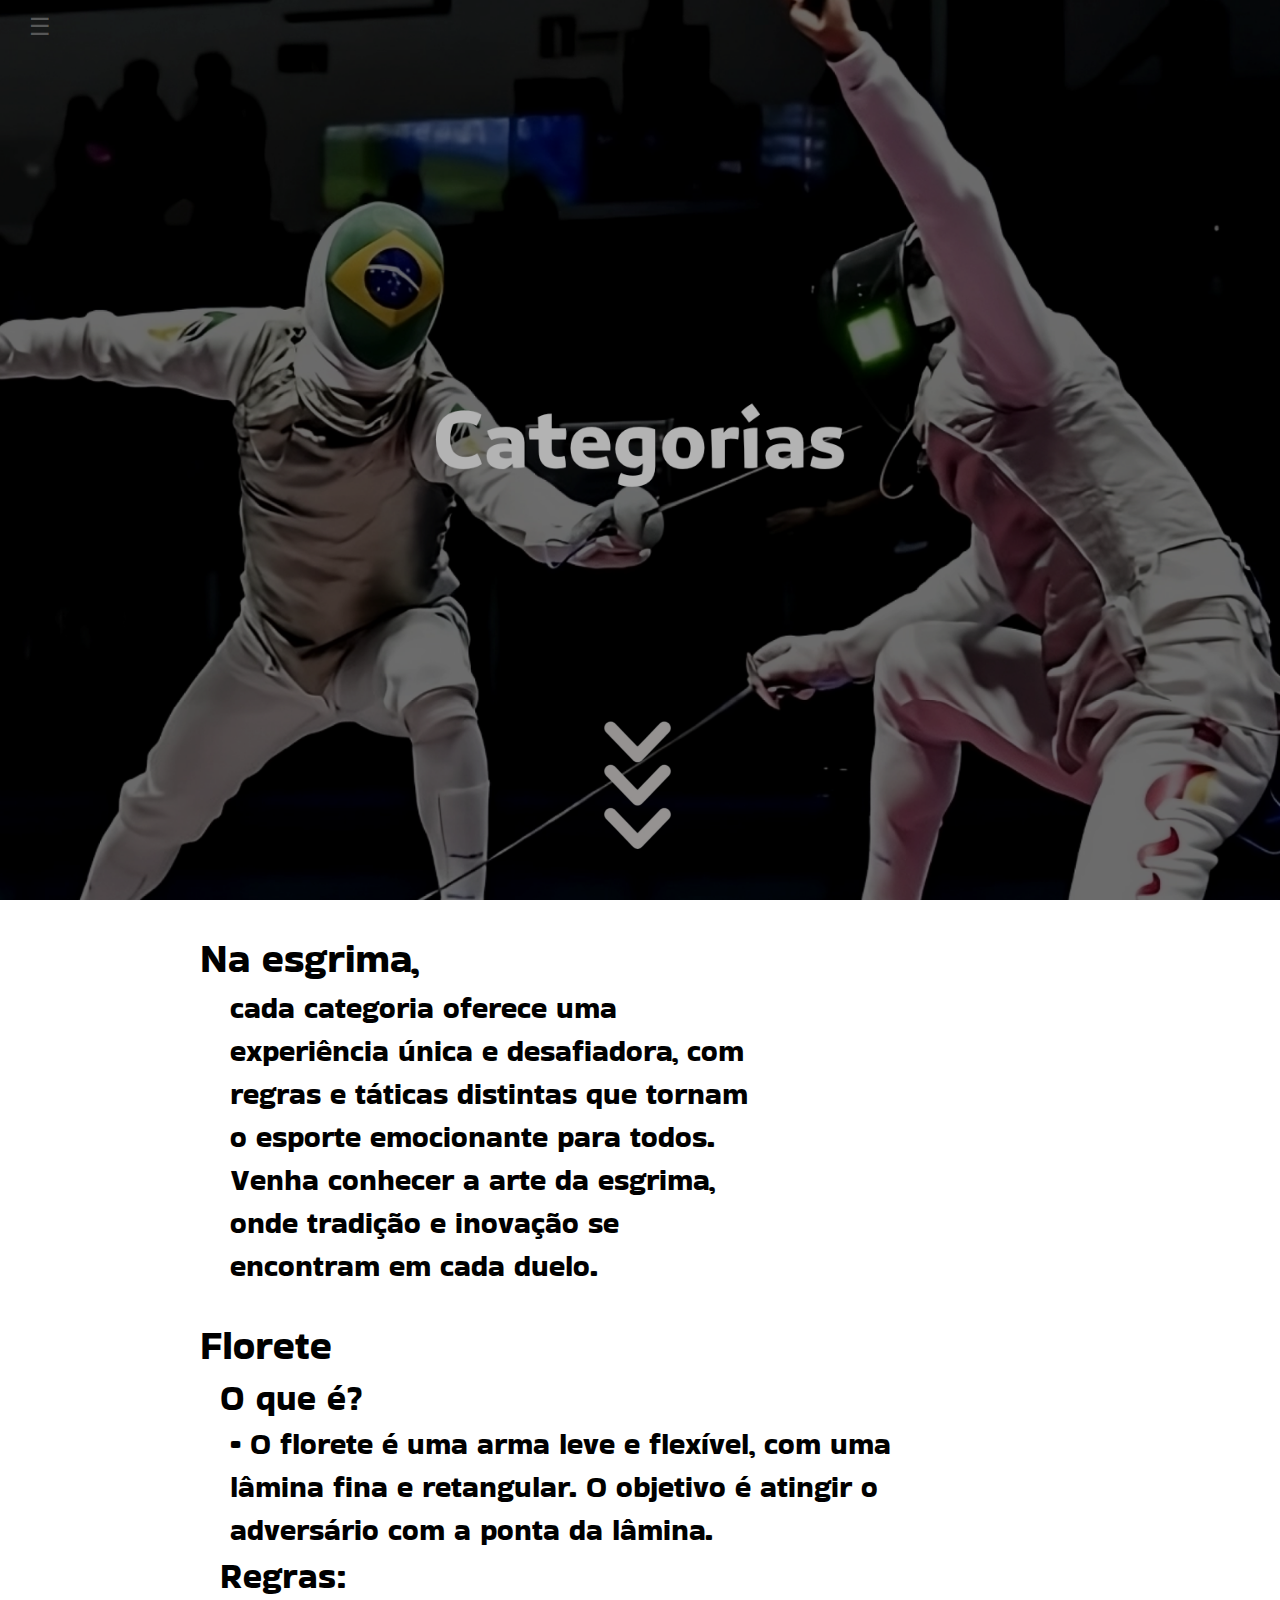
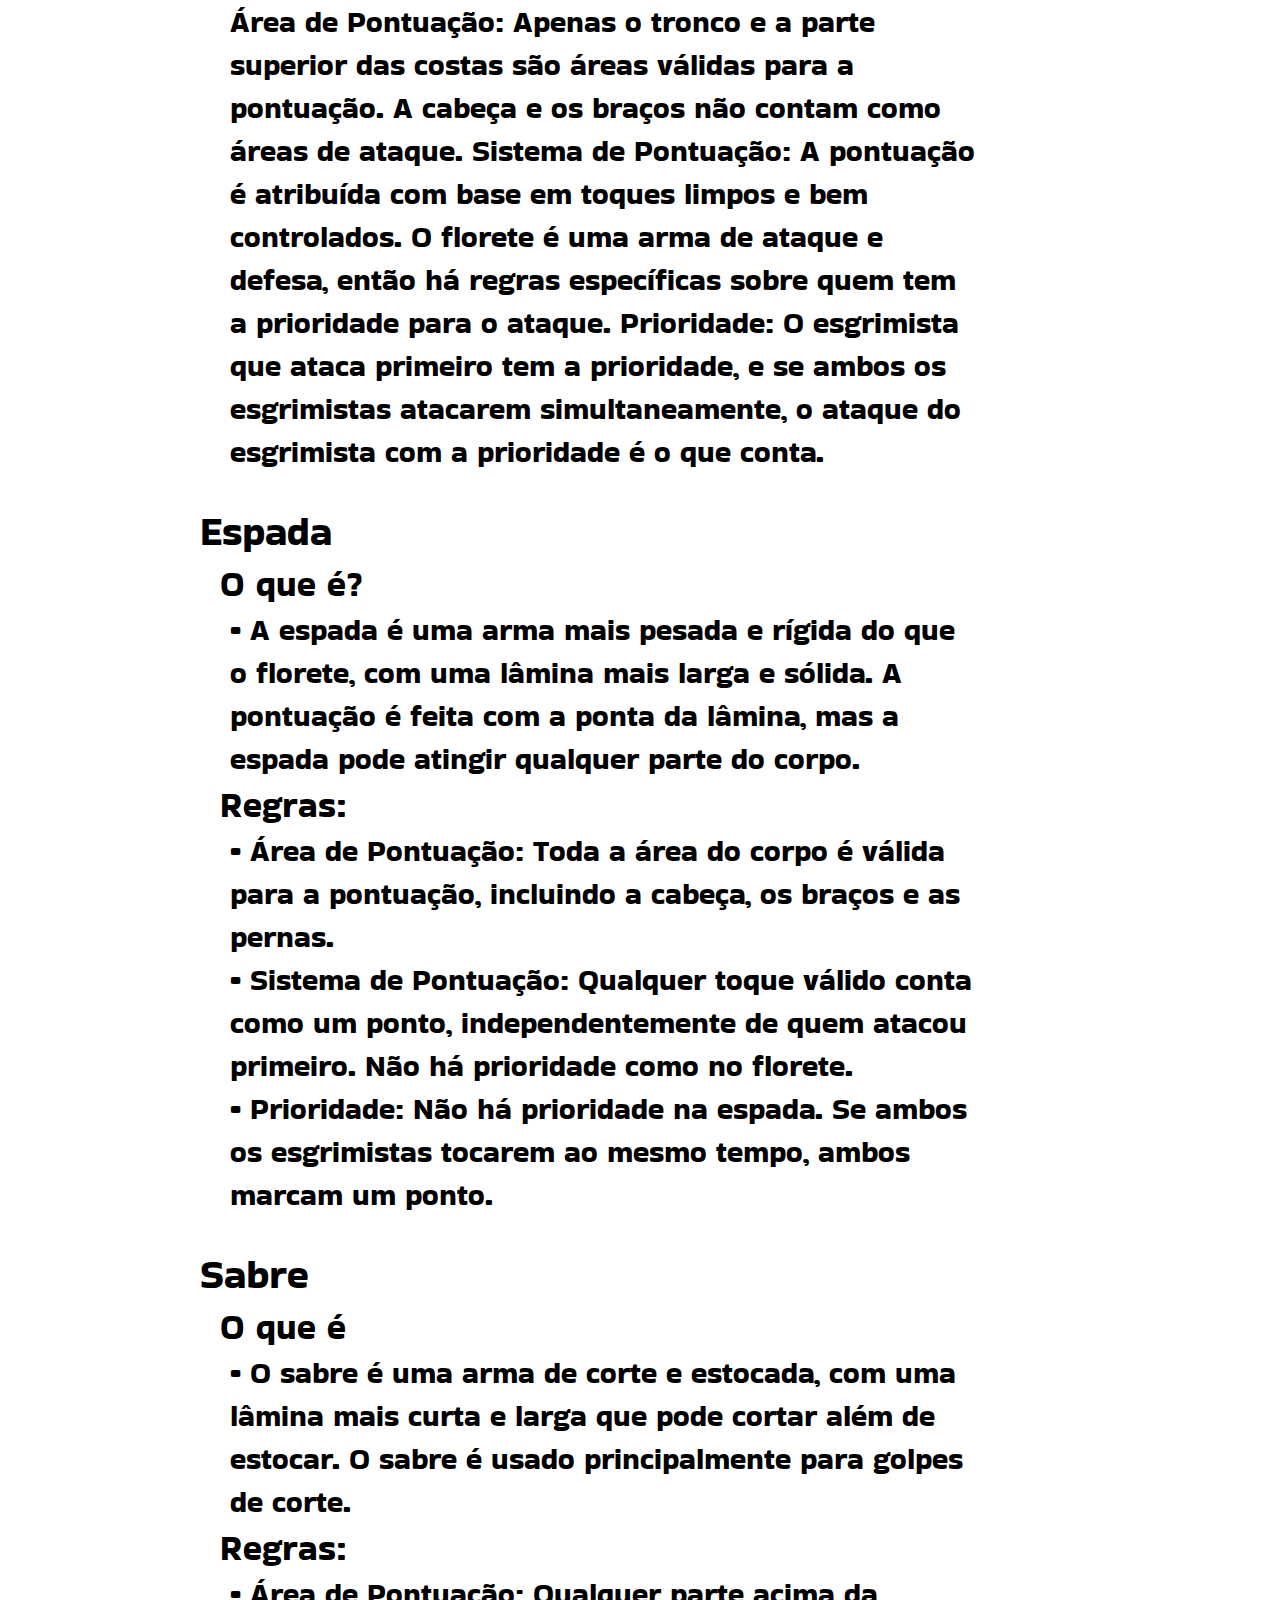
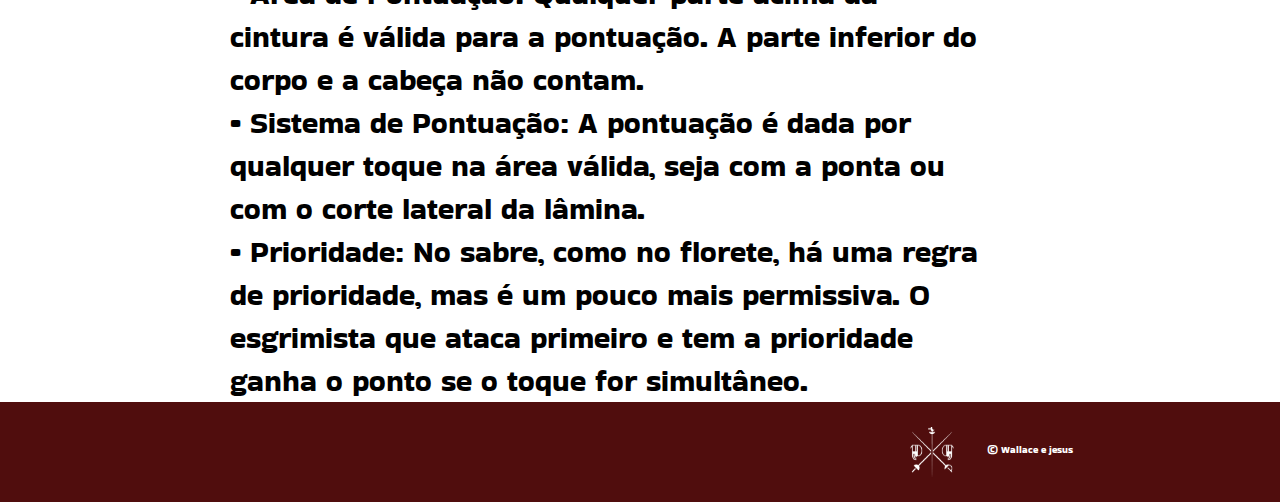
==== categorias.html @ 1d81661f "De tudo um pouco front e back" ====
<!DOCTYPE html>
<html lang="en">
    <link rel="stylesheet" href="./assets/faixas.css">
<head>
    <meta charset="UTF-8">
    <meta http-equiv="X-UA-Compatible" content="IE=edge">
    <meta name="viewport" content="width=device-width, initial-scale=1.0">
    <link rel="preconnect" href="https://fonts.googleapis.com">
    <link rel="preconnect" href="https://fonts.gstatic.com" crossorigin>
    <link href="https://fonts.googleapis.com/css2?family=Bakbak+One&display=swap" rel="stylesheet">
    <title>Document</title>
</head>
<body>
    <div class="sidebar" id="sidebar">
        <div class="sidebar-header">
            <button class="toggle-btn" onclick="toggleSidebar()">&#9776;</button>
        </div>
        <div class="sidebar-content">
            <button class="nav-btn" ><a href="./index.html">Pagina Principal</a></button>
            <button class="nav-btn" ><a href="./historia.html">História</a></button>
            <button class="nav-btn"><a href="./categorias.html">Categorias</a></button>
            <button class="nav-btn"><a href="./podio.html">Pódios</a></button>
            <button class="nav-btn"><a href="./feedback.php">FeedBack</a></button>

            <div class="last">
                <a href="https://olympics.com/pt/olympic-games">Olimpíadas</a>
            </div>
        </div>
    </div>


    <div class="opct">  
        <header>
            <img src="./assets/Design_sem_nome__3_-removebg-preview.png" alt="scroll" id="scr-btn" onclick="scrollToSection('title')">
        </header>
        </div>

    <article>
        <div class="h1" id="title">Na esgrima,</div> <div class="p">cada categoria oferece uma experiência única e desafiadora, com regras e táticas distintas que tornam o esporte emocionante para todos. Venha conhecer a arte da esgrima, onde tradição e inovação se encontram em cada duelo.</div> 
    
        <div class="h1">Florete</div>
            <div class="a">O que é?</div>
                <div class="b">• O florete é uma arma leve e flexível, com uma lâmina fina e retangular. O objetivo é atingir o adversário com a ponta da lâmina. </div>

        
        <div class="a">Regras:</div>
            <div class="b">Área de Pontuação: Apenas o tronco e a parte superior das costas são áreas válidas para a pontuação. A cabeça e os braços não contam como áreas de ataque.
                Sistema de Pontuação: A pontuação é atribuída com base em toques limpos e bem controlados. O florete é uma arma de ataque e defesa, então há regras específicas sobre quem tem a prioridade para o ataque.
                Prioridade: O esgrimista que ataca primeiro tem a prioridade, e se ambos os esgrimistas atacarem simultaneamente, o ataque do esgrimista com a prioridade é o que conta.</div>
    
            <div class="h1">Espada</div>
                <div class="a">O  que é?</div>
                    <div class="b">• A espada é uma arma mais pesada e rígida do que o florete, com uma lâmina mais larga e sólida. A pontuação é feita com a ponta da lâmina, mas a espada pode atingir qualquer parte do corpo.</div>

                    <div class="a">Regras:</div>
                    <div class="b">• Área de Pontuação: Toda a área do corpo é válida para a pontuação, incluindo a cabeça, os braços e as pernas.</div>
                    <div class="b">• Sistema de Pontuação: Qualquer toque válido conta como um ponto, independentemente de quem atacou primeiro. Não há prioridade como no florete.</div>
                    <div class="b">• Prioridade: Não há prioridade na espada. Se ambos os esgrimistas tocarem ao mesmo tempo, ambos marcam um ponto.</div>



            <div class="h1">Sabre</div>
                <div class="a">O que é</div>
                <div class="b">• O sabre é uma arma de corte e estocada, com uma lâmina mais curta e larga que pode cortar além de estocar. O sabre é usado principalmente para golpes de corte.</div>
                <div class="a">Regras:</div>
                <div class="b">• Área de Pontuação: Qualquer parte acima da cintura é válida para a pontuação. A parte inferior do corpo e a cabeça não contam.</div>
                <div class="b">• Sistema de Pontuação: A pontuação é dada por qualquer toque na área válida, seja com a ponta ou com o corte lateral da lâmina.</div>
                <div class="b">• Prioridade: No sabre, como no florete, há uma regra de prioridade, mas é um pouco mais permissiva. O esgrimista que ataca primeiro e tem a prioridade ganha o ponto se o toque for simultâneo. </div>
        </article>

            <footer>
                <img class="img" src="/assets/simbolo.png">
                <p class="p1">© Wallace e jesus</p>
            </footer>
    <script src="script.js"></script>
</body>
</html>
---- assets/faixas.css ----
/* styles.css */

/* Reseta margens e preenchimento padrão */
* {
  margin: 0;
  padding: 0;
  box-sizing: border-box;
  font-family: "Bakbak One", sans-serif;
}
.opct{
  height: 100vh;
  background-color: black;
  background-position: center;
  background-size: cover;
}

header{
  height: 100vh;
  opacity: 70%;
  background-image: url(./Categorias_princ_img.png);
  background-position: center;
  background-size: cover;
  display: flex;
  justify-content: center;
  align-items: flex-end;
}

header > img{
  width: 17vh;
  margin-bottom: 4%;
  cursor: pointer;
  animation: jumping 4s linear infinite;
}

 @keyframes jumping {
  from {transform: translateY(-7px);}
  50% {transform: translateY( 0);}
  to {transform: translateY(-7px);}
}*/

.bakbak-one-regular {
  font-family: "Bakbak One", sans-serif;
  font-weight: 400;
  font-style: normal;
}

/* Estilos do menu lateral */
.sidebar {
  height: 100vh;
  width: 80px; /* Largura inicial do menu */
  position: fixed;
  top: 0;
  left: 0;
  background-color: rgb(0, 0, 0);
  color: rgb(255, 255, 255);
  transition: width 0.3s; /* Transição suave para abrir/fechar */
  overflow: hidden;
  display: flex;
  flex-direction: column;
  align-items: center;
}

.sidebar-header {
  width: 100%;
  display: flex;
  justify-content: center;
  align-items: center;
  padding: 10px;
}

.logo {
  width: 50px;
  height: auto;
  margin-bottom: 10px;
}

.toggle-btn {
  background: none;
  border: none;
  color: rgb(216, 211, 211);
  font-size: 24px;
  cursor: pointer;
  display: block;
}

.sidebar-content {
  display: flex;
  flex-direction: column;
  align-items: center;
  width: 100%;
  transition: opacity 0.3s; /* Transição suave para a visibilidade dos botões */
  opacity: 0;
  visibility: hidden;
  color: white;
}

.nav-btn {
  background-color: rgb(243, 3, 3);
  color: white;
  border: none;
  padding: 10px;
  margin: 10px;
  border-radius: 4px;
  width: 60%;
  text-align: center;
  cursor: pointer;
  text-decoration: none;
 
}

.nav-btn:hover {
  background-color: #500d0d;
}

/* Estilos do conteúdo principal */
.content {
  margin-left: 80px; /* Ajusta a margem para a largura inicial do menu */
  padding: 20px;
}

/* Quando o menu estiver aberto */
.sidebar.open {
  width: 250px;
}

.sidebar.open .sidebar-content {
  opacity: 1;
  visibility: visible;
}
.nav-btn a{
  text-decoration: none;
  color: white  ;
  font-family:sans-serif;
 font-weight:900;
}
.last{
  background-color: rgb(243, 3, 3);
  color: white;
  border: none;
  padding: 10px;
  margin: 500px;
  border-radius: 4px;
  width: 60%;
  text-align: center;
  cursor: pointer;
  text-decoration: none;
 
}
.last:hover {
  background-color: #500d0d;
}
.last a{
  text-decoration: none;
  color: white  ;
  font-family:sans-serif;
 font-weight:900;
}

article{
  margin-right: 300px;

}

.h1{
  font-size: 40px;
  margin-left: 200px;
  margin-top: 30px;
}
.p{
  margin-left: 230px;  
  margin-right: 230px;
  font-size:30px;
}

.a{
  margin-left: 220px;  
  font-size: 35px;
}

.b{
  margin-left: 230px;  
  font-size: 30px;
}

footer{
  display: flex;
  width: 100%;
  height: 100px;
  text-align: center;
  justify-content: center;
  background-color: #500d0d;
  gap: 30px;
}

.p1{
  color: #fff;
  font-size: 10px;
  margin-top: 40px;
}

.img{
  width: 50px;
  height: 50px;
  margin-top: 25px;
  margin-left: 700px;
}
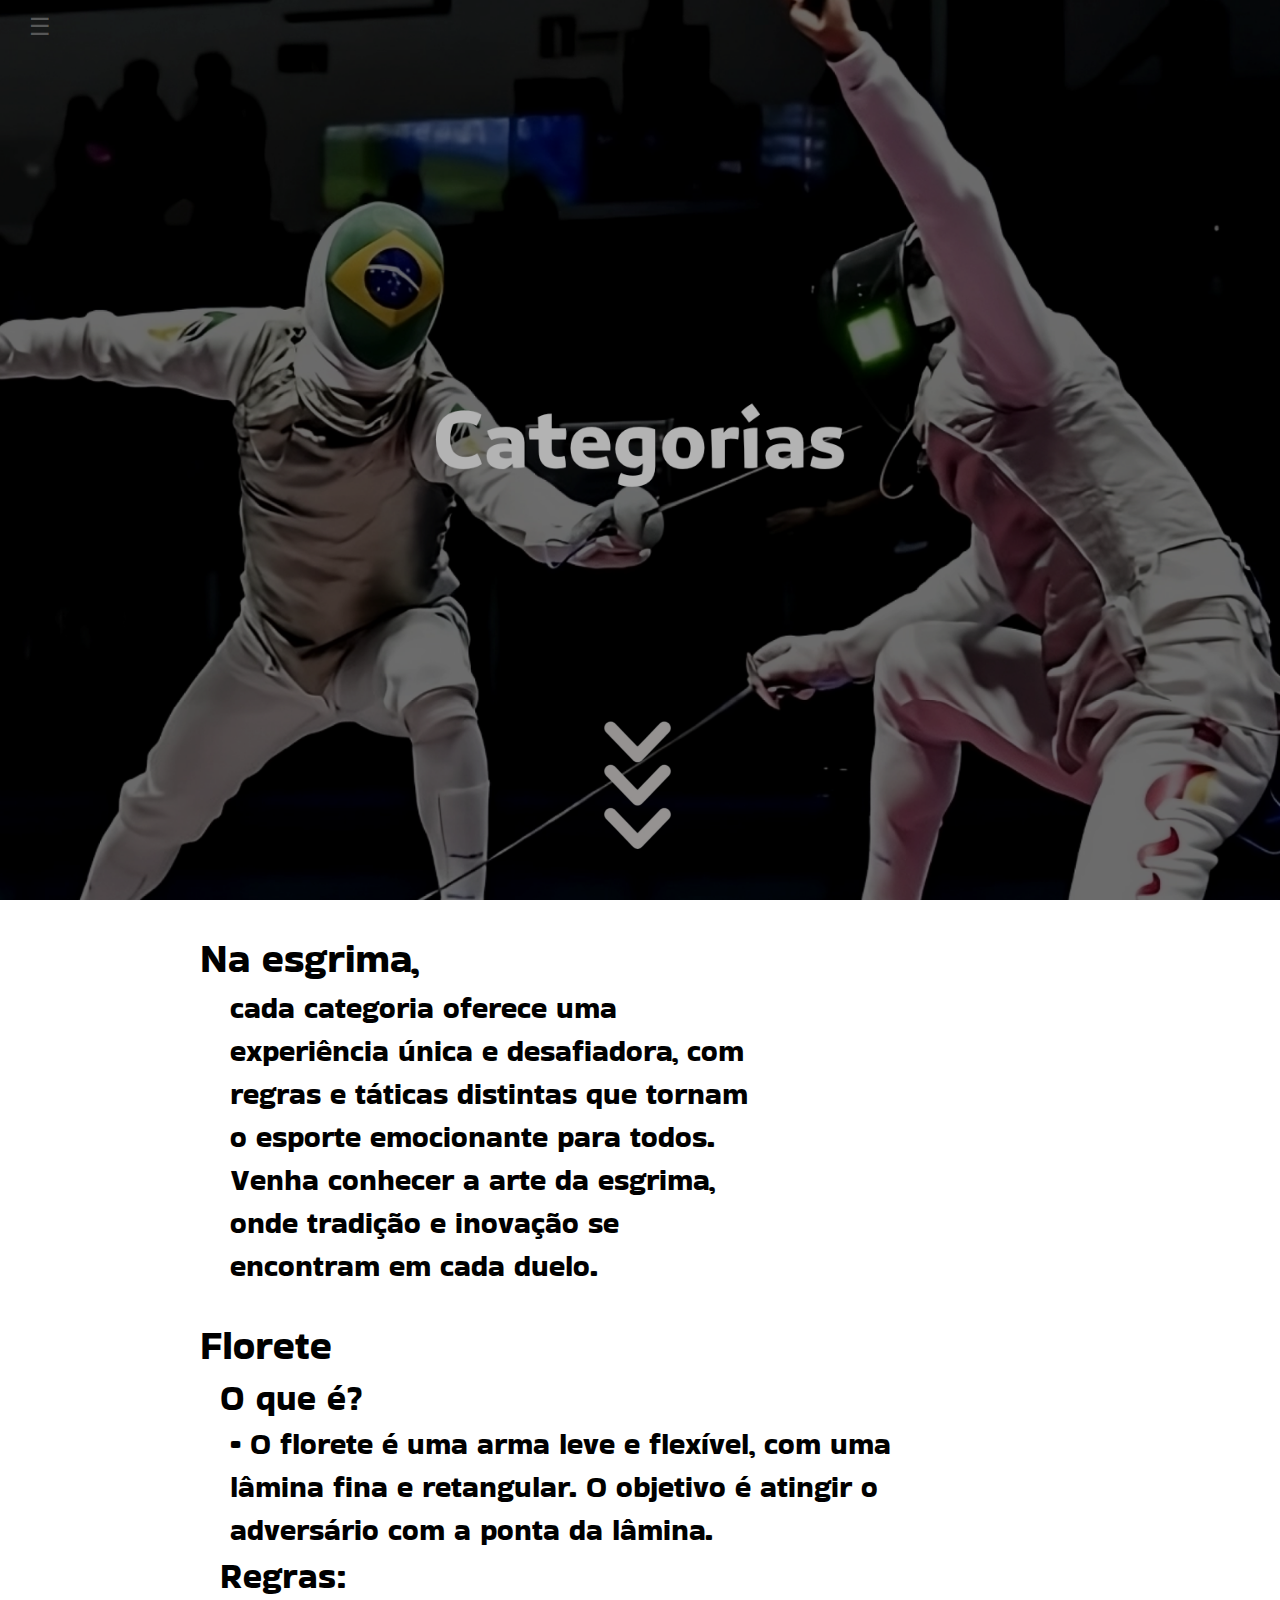
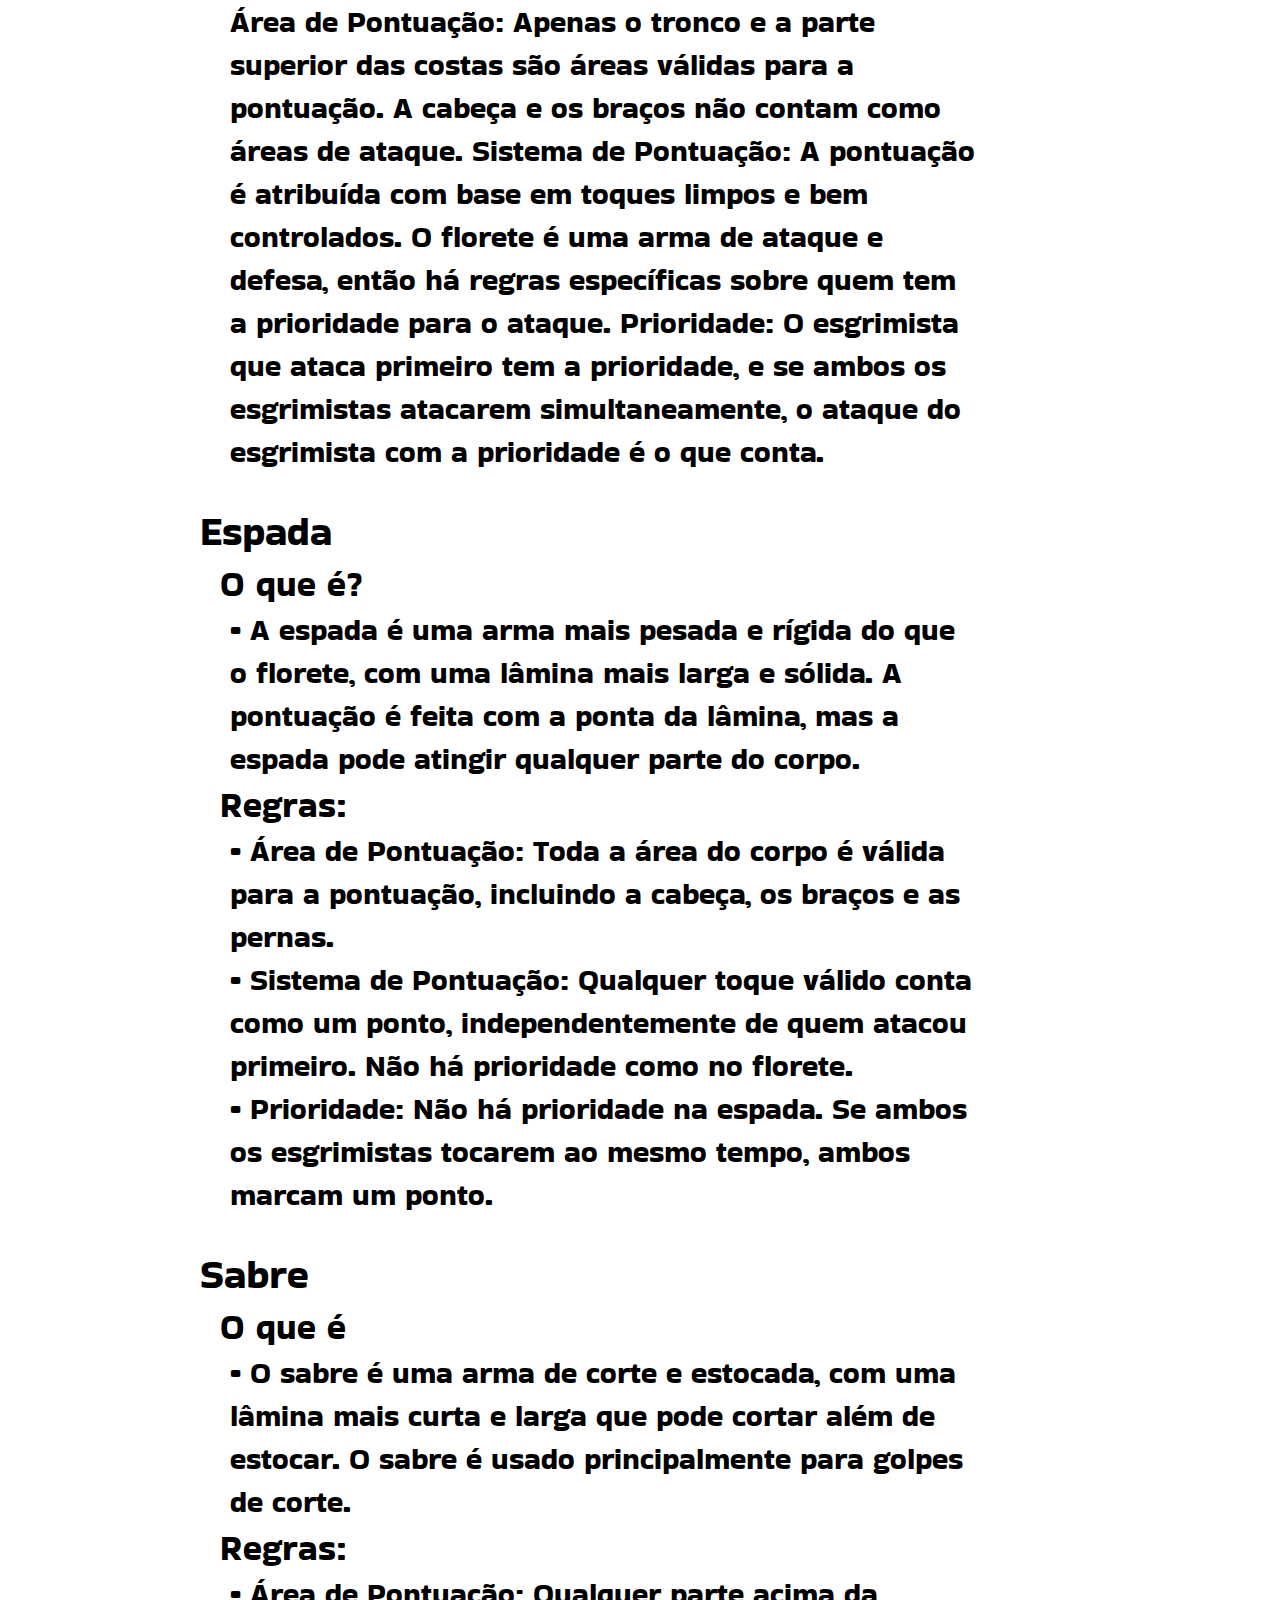
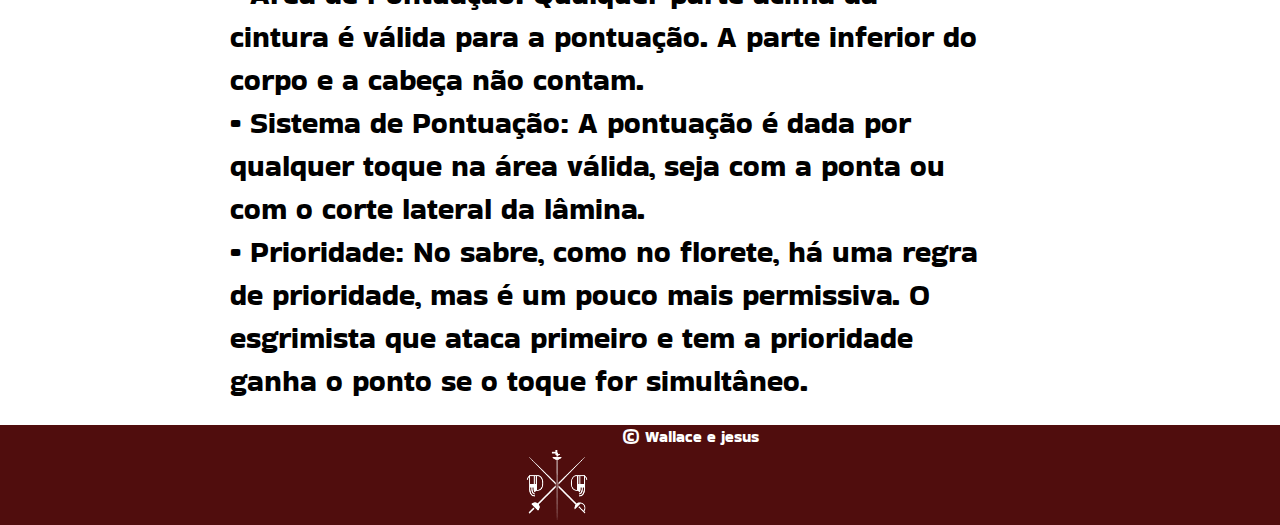
==== commit 27bfe8ab: "atualizações pro mobile" ====
--- a/categorias.html
+++ b/categorias.html
@@ -67,9 +67,9 @@
                 <div class="b">• Sistema de Pontuação: A pontuação é dada por qualquer toque na área válida, seja com a ponta ou com o corte lateral da lâmina.</div>
                 <div class="b">• Prioridade: No sabre, como no florete, há uma regra de prioridade, mas é um pouco mais permissiva. O esgrimista que ataca primeiro e tem a prioridade ganha o ponto se o toque for simultâneo. </div>
         </article>
-
+            <br>
             <footer>
-                <img class="img" src="/assets/simbolo.png">
+                <img class="img" src="./assets/simbolo.png">
                 <p class="p1">© Wallace e jesus</p>
             </footer>
     <script src="script.js"></script>
--- a/assets/faixas.css
+++ b/assets/faixas.css
@@ -194,13 +194,21 @@
 
 .p1{
   color: #fff;
-  font-size: 10px;
+<<<<<<< Updated upstream
+  font-size: 30px;
+=======
+  font-size: 1.5vh;
+>>>>>>> Stashed changes
   margin-top: 40px;
 }
 
 .img{
-  width: 50px;
-  height: 50px;
+  width: 70px;
+  height: 70px;
   margin-top: 25px;
-  margin-left: 700px;
+<<<<<<< Updated upstream
+  margin-left: 1600px;
+=======
+  margin-left: 160vh;
+>>>>>>> Stashed changes
 }